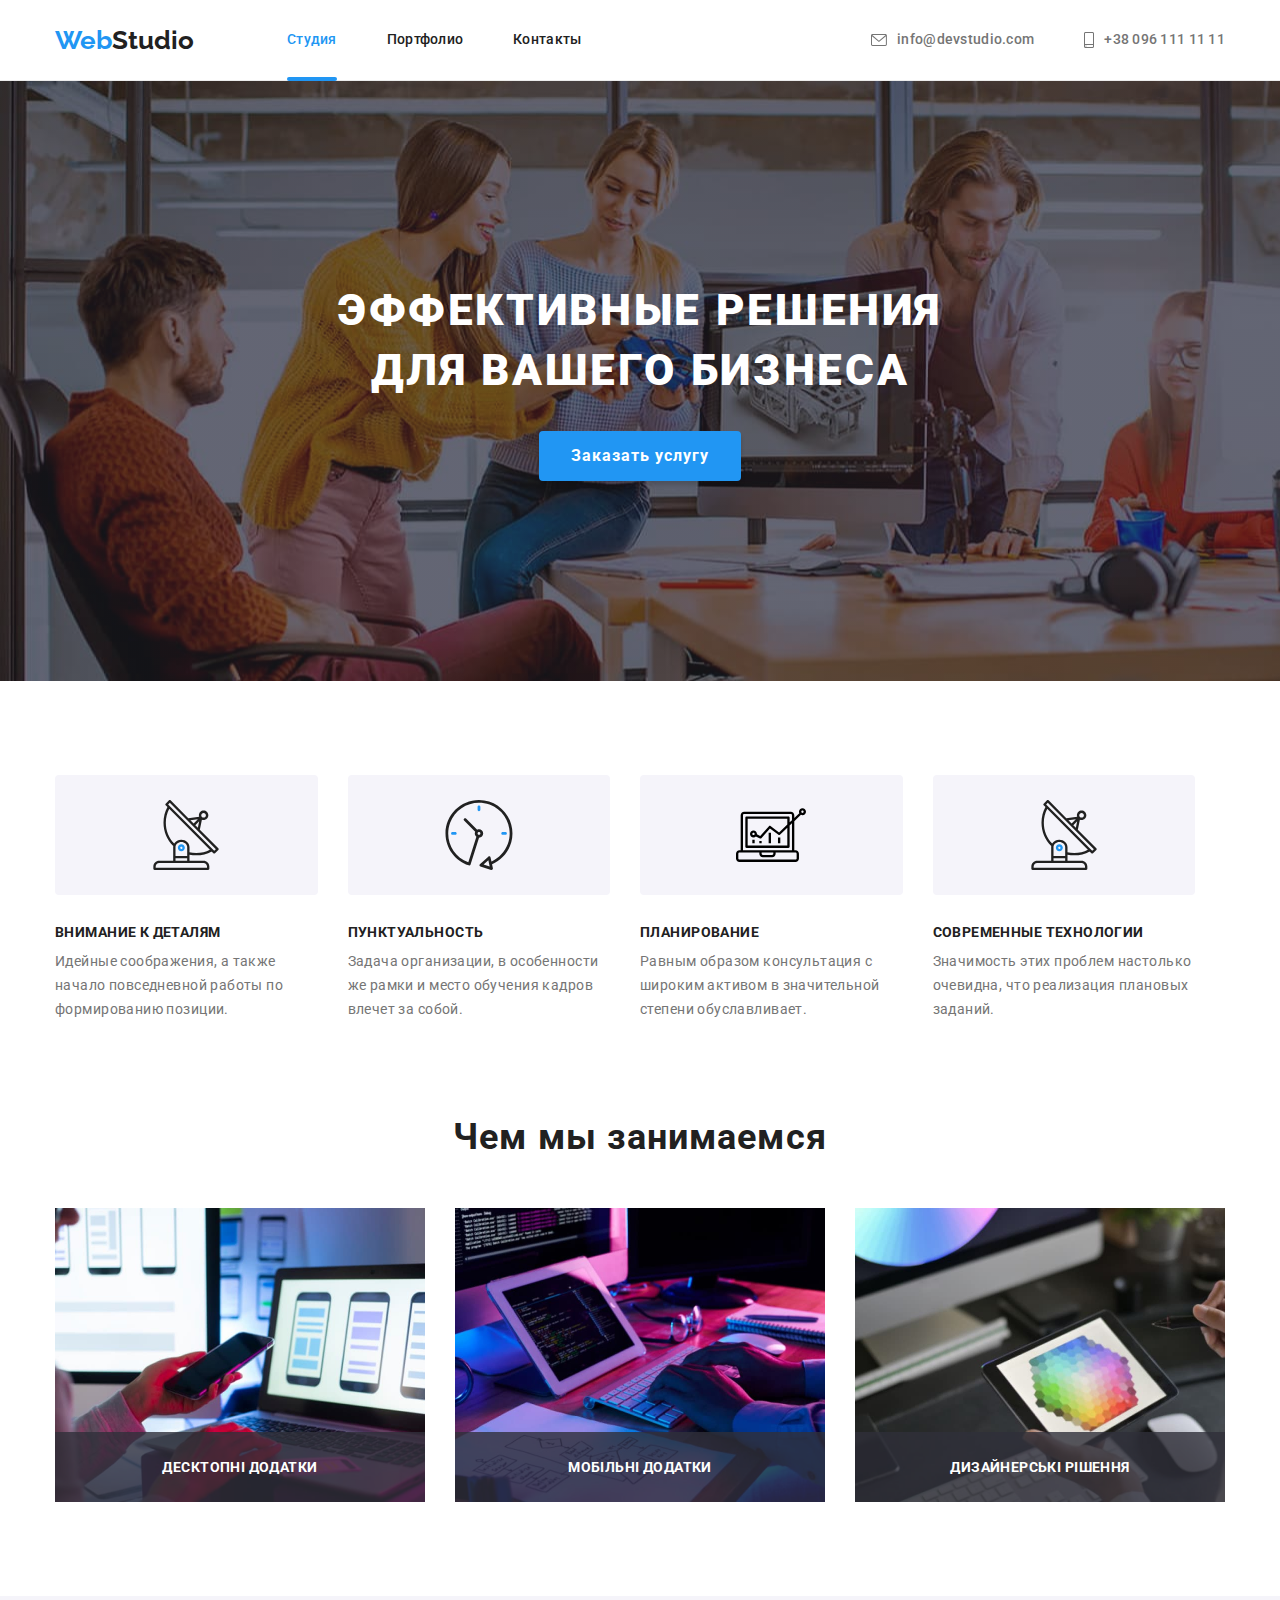
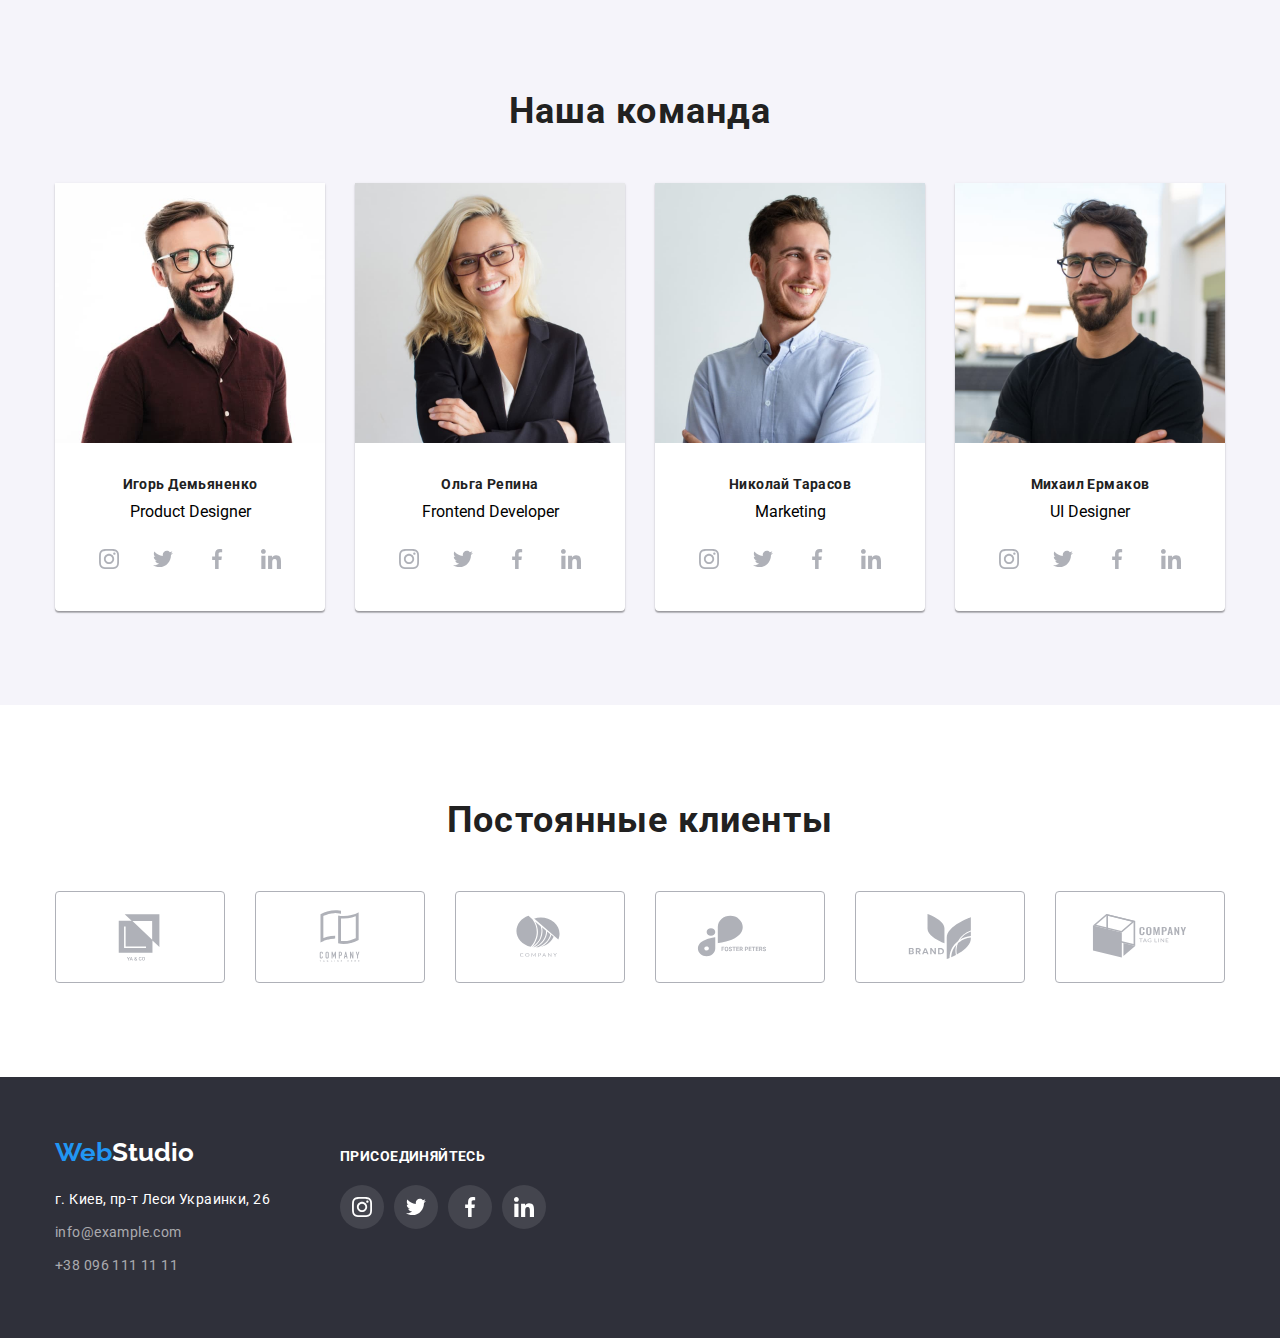
==== index.html @ 3e4b08e8 "homework-5" ====
<!DOCTYPE html>
<html lang="en">
  <head>
    <meta charset="UTF-8" />
    <meta http-equiv="X-UA-Compatible" content="IE=edge" />
    <meta name="viewport" content="width=device-width, initial-scale=1.0" />
    <title>WebStudio</title>

    <link rel="preconnect" href="https://fonts.googleapis.com" />
    <link rel="preconnect" href="https://fonts.gstatic.com" crossorigin />
    <link
      href="https://fonts.googleapis.com/css2?family=Raleway:wght@700&family=Roboto:wght@400;500;700;900&display=swap"
      rel="stylesheet"
    />

    <link
      rel="stylesheet"
      href="https://cdnjs.cloudflare.com/ajax/libs/modern-normalize/1.0.0/modern-normalize.min.css "
    />

    <link rel="stylesheet" href="./css/styles.css" />
  </head>
  <body>
    <!-- Шапка сайта -->
        <header class="head header">
      <div class="container">
        <div class="header-inner">
          <nav class="head-nav">
            <a class="logo-link" href="./index.html"> Web<span>Studio</span> </a>

            <ul class="nav-menu">
              <li class="nav-menu-item">
                <a class="nav-menu-link liner" href="./index.html">Студия</a></li>
              <li class="nav-menu-item">
                <a class="nav-menu-link " href="./portfolio.html">Портфолио</a>
              </li>
              <li class="nav-menu-item">
                <a class="nav-menu-link " href="">Контакты</a></li>
            </ul>
          </nav>

          <ul class="contacts">
            <li class="item-contacts icon-header">
                            <a class="address-link" href="info@devstudio.com">
                <svg class="icon-contact mailto" width="16" height="12">
                <use href="./img/icons.svg.svg#icon-mailto"></use>
              </svg>
                info@devstudio.com</a>
            </li>
            <li class="item-contacts icon-header">
                           <a class="address-link" href="+380961111111">
                <svg class="icon-contact tel" width="10" height="16">
                <use href="./img/icons.svg.svg#icon-tel"></use>
              </svg>
                +38 096 111 11 11</a>
            </li>
          </ul>
        </div>
      </div>
    </header>
    <!-- Основная часть сайта -->
    <main>
      <section class="hero-section section">
        <div class="container">
          <h1 class="hero-title">
            ЭФФЕКТИВНЫЕ РЕШЕНИЯ <br />
            ДЛЯ ВАШЕГО БИЗНЕСА
          </h1>
          <button  data-modal-open type="button" class="hero-btn cursor" data-modal-open>Заказать услугу</button>
        </div>
      </section>
      <!-- text block-->
      <section class="section">
        <div class="container">
          <h2 class="title-h2-none">Наши приумущества</h2>

          <ul class="txt-block">
            <li class="text-card">
              <div class="icon-container">
                <svg class="icon-item"  width="70" height="70">
                  <use href="./img/icons.svg.svg#icon-antenna-1"></use>
                </svg>
              </div>
              <h3 class="title-h3">ВНИМАНИЕ К ДЕТАЛЯМ</h3>
              <p class="paragraph">
                Идейные соображения, а также начало повседневной работы по формированию позиции.
              </p>
            </li>

            <li class="text-card">
              <div class="icon-container">
                <svg class="icon-item"  width="70" height="70">
                  <use href="./img/icons.svg.svg#icon-clock-2"></use>
                </svg>
              </div>
              <h3 class="title-h3">ПУНКТУАЛЬНОСТЬ</h3>
              <p class="paragraph">
                Задача организации, в особенности же рамки и место обучения кадров влечет за собой.
              </p>
            </li>

            <li class="text-card">
              <div class="icon-container">
                <svg class="icon-item" width="70" height="70">
                  <use href="./img/icons.svg.svg#icon-diagram-3"></use>
                </svg>
              </div>
              <h3 class="title-h3">ПЛАНИРОВАНИЕ</h3>
              <p class="paragraph">
                Равным образом консультация с широким активом в значительной степени обуславливает.
              </p>
            </li>

            <li class="text-card">
              <div class="icon-container">
                <svg class="icon-item"  width="70" height="70">
                  <use href="./img/icons.svg.svg#icon-antenna-1"></use>
                </svg>
              </div>
              <h3 class="title-h3">СОВРЕМЕННЫЕ ТЕХНОЛОГИИ</h3>
              <p class="paragraph">
                Значимость этих проблем настолько очевидна, что реализация плановых заданий.
              </p>
            </li>

            <li></li>
          </ul>
        </div>
      </section>
      <!-- Чем мы занимаемся -->
      <section class="section works-section">
        <div class="container">
          <h2 class="section-title">Чем мы занимаемся</h2>
          <ul class="list-image">
            <li class="item-img">
              <div class="work-container">
                <img class="img" src="./img/img1.jpg" alt="фото1" width="370" height="294" />
              <p class="text-work">ДЕСКТОПНІ ДОДАТКИ</p>
              </div>
              
            </li>
            <li class="item-img">
              <div class="work-container">
                <img class="img" src="./img/img2.jpg" alt="фото2" width="370" height="294" />
              <p class="text-work">МОБІЛЬНІ ДОДАТКИ</p>
              </div>
              
            </li>
            <li class="item-img">
              <div class="work-container">
                <img class="img" src="./img/img3.jpg" alt="фото3" width="370" height="294" />
              <p class="text-work">ДИЗАЙНЕРСЬКІ РІШЕННЯ</p>
              </div>
              
            </li>
          </ul>
        </div>
      </section>
      <!-- Наша команда -->
      <section class="section section__info-card">
        <div class="container">
          <div class="section-card">
            <h2 class="section-title">Наша команда</h2>
            <ul class="card">
              <li class="info__card">
                <img src="./img/photo1.jpg" alt="Игор" width="270" height="260" />
                <div class="txt-container">
                  <h3 class="title-h3">Игорь Демьяненко</h3>
                  <p class="txt-card">Product Designer</p>
                  <ul class="social-media-list">
                    <li class="soc-med-item">
                      <a href="#" class="social-media-link">
                        <svg class="soc-med-icon" width="20" height="20">
                          <use href="./img/icons.svg.svg#icon-instagram"></use>
                        </svg>
                      </a>
                    </li>
                    <li class="soc-med-item">
                      <a href="#" class="social-media-link">
                        <svg class="soc-med-icon" width="20" height="20">
                          <use href="./img/icons.svg.svg#icon-twitter"></use>
                        </svg>
                      </a>
                    </li>
                    <li class="soc-med-item">
                      <a href="#" class="social-media-link">
                        <svg class="soc-med-icon" width="20" height="20">
                          <use href="./img/icons.svg.svg#icon-facebook""></use>
                        </svg>
                      </a>
                    </li>
                    <li class="soc-med-item">
                      <a href="#" class="social-media-link">
                        <svg class="soc-med-icon" width="20" height="20">
                          <use href="./img/icons.svg.svg#icon-linkedin"></use>
                        </svg>
                      </a>
                    </li>
                  </ul>
                
              </li>
              <li class="info__card">
                <img src="./img/photo2.jpg" alt="Ольга" width="270" height="260" />
                <div class="txt-container">
                  <h3 class="title-h3">Ольга Репина</h3>
                  <p class="txt-card">Frontend Developer</p>
                  <ul class="social-media-list">
                    <li class="soc-med-item">
                      <a href="#" class="social-media-link">
                        <svg class="soc-med-icon" widht="20" height="20">
                          <use href="./img/icons.svg.svg#icon-instagram"></use>
                        </svg>
                      </a>
                    </li>
                    <li class="soc-med-item">
                      <a href="#" class="social-media-link">
                        <svg class="soc-med-icon" widht="20" height="20">
                          <use href="./img/icons.svg.svg#icon-twitter"></use>
                        </svg>
                      </a>
                    </li>
                    <li class="soc-med-item">
                      <a href="#" class="social-media-link">
                        <svg class="soc-med-icon" widht="20" height="20">
                          <use href="./img/icons.svg.svg#icon-facebook""></use>
                        </svg>
                      </a>
                    </li>
                    <li class="soc-med-item">
                      <a href="#" class="social-media-link">
                        <svg class="soc-med-icon" widht="20" height="20">
                          <use href="./img/icons.svg.svg#icon-linkedin"></use>
                        </svg>
                      </a>
                    </li>
                  </ul>
                </div>
              </li>
              <li class="info__card">
                <img src="./img/photo3.jpg" alt="Николай" width="270" height="260" />
                <div class="txt-container">
                  <h3 class="title-h3">Николай Тарасов</h3>
                  <p class="txt-card">Marketing</p>
                  <ul class="social-media-list">
                    <li class="soc-med-item">
                      <a href="#" class="social-media-link">
                        <svg class="soc-med-icon" widht="20" height="20">
                          <use href="./img/icons.svg.svg#icon-instagram"></use>
                        </svg>
                      </a>
                    </li>
                    <li class="soc-med-item">
                      <a href="#" class="social-media-link">
                        <svg class="soc-med-icon" widht="20" height="20">
                          <use href="./img/icons.svg.svg#icon-twitter"></use>
                        </svg>
                      </a>
                    </li>
                    <li class="soc-med-item">
                      <a href="#" class="social-media-link">
                        <svg class="soc-med-icon" widht="20" height="20">
                          <use href="./img/icons.svg.svg#icon-facebook""></use>
                        </svg>
                      </a>
                    </li>
                    <li class="soc-med-item">
                      <a href="#" class="social-media-link">
                        <svg class="soc-med-icon" widht="20" height="20">
                          <use href="./img/icons.svg.svg#icon-linkedin"></use>
                        </svg>
                      </a>
                    </li>
                  </ul>
                </div>
              </li>
              <li class="info__card">
                <img src="./img/photo4.jpg" alt="Михаил" width="270" height="260" />
                <div class="txt-container">
                  <h3 class="title-h3">Михаил Ермаков</h3>
                  <p class="txt-card">UI Designer</p>
                  <ul class="social-media-list">
                    <li class="soc-med-item">
                      <a href="#" class="social-media-link">
                        <svg class="soc-med-icon" widht="20" height="20">
                          <use href="./img/icons.svg.svg#icon-instagram"></use>
                        </svg>
                      </a>
                    </li>
                    <li class="soc-med-item">
                      <a href="#" class="social-media-link">
                        <svg class="soc-med-icon" widht="20" height="20">
                          <use href="./img/icons.svg.svg#icon-twitter"></use>
                        </svg>
                      </a>
                    </li>
                    <li class="soc-med-item">
                      <a href="#" class="social-media-link">
                        <svg class="soc-med-icon" widht="20" height="20">
                          <use href="./img/icons.svg.svg#icon-facebook""></use>
                        </svg>
                      </a>
                    </li>
                    <li class="soc-med-item">
                      <a href="#" class="social-media-link">
                        <svg class="soc-med-icon" widht="20" height="20">
                          <use href="./img/icons.svg.svg#icon-linkedin"></use>
                        </svg>
                      </a>
                    </li>
                  </ul>
                </div>
              </li>
            </ul>
          </div>
        </div>
      </section>
      <!-- Постоянные клиенты -->
      <section class="section">
        <div class="container">
          <h2 class="section-title">Постоянные клиенты</h2>
          <ul class="list-logo">
            <li class="logo-item">
                      <a href="#" class="logo-client">
                        <svg class="icon-logo" width="106" height="60">
                          <use href="./img/icons.svg.svg#icon-logo-1"></use>
                        </svg>
                      </a>
            <li>

            </li>
            <li class="logo-item">
              <a href="#" class="logo-client">
                        <svg class="icon-logo" width="106" height="60">
                          <use href="./img/icons.svg.svg#icon-logo-2"></use>
                        </svg>
                      </a>
            </li>
            <li class="logo-item">
              <a href="#" class="logo-client">
                        <svg class="icon-logo" width="106" height="60">
                          <use href="./img/icons.svg.svg#icon-logo-3"></use>
                        </svg>
                      </a>
            </li>
            <li class="logo-item">
              <a href="#" class="logo-client">
                        <svg class="icon-logo" width="106" height="60">
                          <use href="./img/icons.svg.svg#icon-logo-4"></use>
                        </svg>
                      </a>
            </li>
            <li class="logo-item">
              <a href="#" class="logo-client">
                        <svg class="icon-logo" width="106" height="60">
                          <use href="./img/icons.svg.svg#icon-logo-5"></use>
                        </svg>
                      </a>
            </li>
            <li class="logo-item">
              <a href="#" class="logo-client">
                        <svg class="icon-logo" width="106" height="60">
                          <use href="./img/icons.svg.svg#icon-logo-6"></use>
                        </svg>
                      </a>
            </li>
          </ul>
        </div>
      </section>
    </main>
    <!-- Футер -->
    <footer class="footer">
      <div class="container flex-footer">
        <div class="footer-box">
          <a class="logo-link-footer" href="./index.html"> Web<span>Studio</span> </a>
          <address>
            <ul class="cont-footer">
              <li class="cont-item">
                <a
                  class="address-link-footer"
                  href="https://bit.ly/3pXMvUd"
                  target="_blank"
                  rel="noopener noreferrer"
                >
                  <span>г. Киев, пр-т Леси Украинки, 26</span>
                </a>
              </li>
              <li class="cont-item">
                <a class="address-link-footer" href="info@example.com">info@example.com</a>
              </li>
              <li class="cont-item">
                <a class="address-link-footer" href="tel:+380961111111">+38 096 111 11 11</a>                             
              </li>
            </ul>

            
          </address>
        </div>
        <div class="footer-soc-media">
              <h3 class="title-h3 icon-title">ПРИСОЕДИНЯЙТЕСЬ</h3>
              <ul class="icon-list-footer">
                   <li class="soc-med-item footer-icon-item">
                      <a href="#" class="social-media-link icon-footer">
                        <svg class="footeer-icon" width="20" height="20">
                          <use href="./img/icons.svg.svg#icon-instagram"></use>
                        </svg>
                      </a>
                    </li>
                    <li class="soc-med-item">
                      <a href="#" class="social-media-link icon-footer">
                        <svg class="footeer-icon" width="20" height="20">
                          <use href="./img/icons.svg.svg#icon-twitter"></use>
                        </svg>
                      </a>
                    </li>
                    <li class="soc-med-item">
                      <a href="#" class="social-media-link icon-footer">
                        <svg class="footeer-icon" width="20" height="20">
                          <use href="./img/icons.svg.svg#icon-facebook""></use>
                        </svg>
                      </a>
                    </li>
                    <li class="soc-med-item">
                      <a href="#" class="social-media-link icon-footer">
                        <svg class="footeer-icon" width="20" height="20">
                          <use href="./img/icons.svg.svg#icon-linkedin"></use>
                        </svg>
                      </a>
                    </li>
              </ul>
           
                  </div>
      </div>
    </footer>
    <div class="backdrop is-hidden" data-modal>
      <div class="modal">
        <button type="button" class="modal-button-close" data-modal-close>
          <svg class="modal-close-icon" width="18" height="18">
            <use href="./img/close-icon.svg"></use>
          </svg>
        </button>
      </div>
    </div>
    <script src="./js/script.js"></script>
    </body>
</html>
---- css/styles.css ----
:root {
  --accent-color: #2196f3;
  --text-color: #212121;
  --font-family-primary: 'Roboto', sans-serif;
  --white-color: #ffffff;
  --color-icon: #afb1b8;
  --cubic-bezier: cubic-bezier(0.4, 0, 0.2, 1);
}

body {
  font-family: 'Roboto';
}

p,
h1,
h2,
h3,
h4,
h5,
h6 {
  margin: 0;
}

ul {
  list-style: none;
  padding: 0;
  margin: 0;
}
.container {
  width: 1200px;
  padding-left: 15px;
  padding-right: 15px;
  margin: 0 auto;
}
.section {
  padding-top: 94px;
  padding-bottom: 94px;
}
.header-inner {
  display: flex;
}
.head-nav {
  display: flex;
  align-items: center;
}
/* logo  */
.logo-link {
  color: var(--accent-color);
  font-family: 'Raleway';
  font-size: 26px;
  font-weight: 700;
  line-height: 1.19;
  text-decoration: none;
  margin-right: 93px;
}
.logo-link > span {
  color: var(--text-color);
  font-family: 'Raleway';
  font-size: 26px;
  font-weight: 700;
  line-height: 1.19;
  text-decoration: none;
}
/* nav menu header */
.nav-menu {
  display: flex;
  align-items: center;
  margin: 0;
}
.nav-menu-item {
  margin-right: 50px;
}
.nav-menu-item:last-child {
  margin-right: 0;
}
.nav-menu-link {
  padding-top: 32px;
  padding-bottom: 32px;

  position: relative;
  display: block;

  color: var(--text-color);
  text-decoration: none;
  font-weight: 500;
  font-size: 14px;
  line-height: 1.14;
  letter-spacing: 0.02em;

  transition: color 250ms var(--cubic-bezier);
}
.nav-menu-link:hover {
  color: var(--accent-color);
  font-weight: 500;
  font-size: 14px;
  line-height: 1.14;
  letter-spacing: 0.02em;
  text-decoration: none;
}
.nav-menu-link:focus {
  color: var(--accent-color);
  font-weight: 500;
  font-size: 14px;
  line-height: 1.14;
  letter-spacing: 0.02em;
  text-decoration: none;
}

.nav-menu-link.liner::after {
  content: '';
  width: 100%;
  height: 4px;
  background: var(--accent-color);
  border-radius: 2px;
  position: absolute;
  display: block;
  left: 0;
  bottom: -1px;
}
.nav-menu-link.liner {
  color: var(--accent-color);
}

.contacts {
  display: flex;
  align-items: center;
  margin-left: auto;
}
.item-contacts {
  margin-right: 50px;
}
.item-contacts:last-child {
  margin-right: 0px;
}
.icon-header {
  display: flex;
  align-items: center;
  gap: 10px;
}
.icon-contact {
  fill: #757575;
}
.address-link {
  color: #757575;
  font-style: normal;
  font-weight: 500;
  font-size: 14px;
  line-height: 1.14;
  letter-spacing: 0.02em;
  text-decoration: none;

  display: flex;
  align-items: center;
  justify-content: center;
  gap: 10px;
}
.address-link:hover {
  color: var(--accent-color);
  font-style: normal;
  font-weight: 500;
  font-size: 14px;
  line-height: 1.14;
  letter-spacing: 0.02em;
  text-decoration: none;
}
.address-link:focus {
  color: var(--accent-color);
  font-style: normal;
  font-weight: 500;
  font-size: 14px;
  line-height: 1.14;
  letter-spacing: 0.02em;
}
.address-link:hover .icon-contact {
  fill: var(--accent-color);
}
.address-link:focus .icon-contact {
  fill: var(--accent-color);
}

/* Hero-section */
.hero-section {
  background-image: linear-gradient(rgba(47, 48, 58, 0.4), rgba(47, 48, 58, 0.4)),
    url(../img/hero-img.jpg);
  min-width: 1200px;
  max-width: 1600px;
  margin: auto;
  padding-top: 200px;
  padding-bottom: 200px;
  margin-top: 0;
  text-align: center;
}
.hero-title {
  color: #ffffff;
  max-width: 696px;
  margin: 0 auto 30px;
  font-family: 'Roboto';
  font-weight: 900;
  font-size: 44px;
  line-height: 1.36;
  letter-spacing: 0.06em;
}
.hero-btn {
  color: #ffffff;
  background-color: var(--accent-color);
  box-shadow: 0px 4px 4px rgba(0, 0, 0, 0.15);
  font-size: 16px;
  font-weight: 700;
  line-height: 1.87;
  letter-spacing: 0.06em;
  border: 0px;
  text-align: center;
  border-radius: 4px;
  padding: 10px 32px 10px 32px;
  cursor: pointer;
}

.title-h2-none {
  display: none;
}

/* Txt-block */
.icon-container {
  max-width: 270px;
  height: 120px;
  display: flex;
  margin-bottom: 30px;
  border-radius: 4px;
  background-color: #f5f4fa;
  justify-content: center;
  align-items: center;
}
.icon-item {
  justify-content: center;
}
.txt-block {
  display: flex;
}
.text-card {
  width: 270px;
  margin-right: 30px;
  color: #757575;
  font-size: 16px;
  font-weight: 400;
  line-height: 1.18;
  letter-spacing: 0.03em;
}

.title-h3 {
  color: var(--text-color);
  font-size: 14px;
  font-weight: 700;
  line-height: 1.14;
  letter-spacing: 0.03em;
  margin-bottom: 10px;
}
.paragraph {
  color: #757575;
  font-size: 14px;
  font-weight: 400;
  line-height: 1.71;
  letter-spacing: 0.03em;
}

/* Чем мы занимаемся */
.works-section {
  padding-top: 0;
}
.section__info-card {
  background-color: #f5f4fa;
}
.section-title {
  color: var(--text-color);
  font-size: 36px;
  font-weight: 700;
  line-height: 1.17;
  letter-spacing: 0.03em;
  text-align: center;

  margin-bottom: 50px;
}
.list-image {
  display: flex;
  margin-top: 30px;
  padding: 0;
}
.item-img {
  margin-right: 30px;
}
.item-img:last-child {
  margin-right: 0;
}
.img {
  display: block;
  min-width: 100%;
  height: auto;
}
.text-work {
  position: absolute;

  display: flex;
  align-items: center;
  justify-content: center;

  bottom: 0;
  left: 0;

  font-weight: 700;
  font-size: 14px;
  line-height: calc(16 / 14);

  letter-spacing: 0.03em;
  text-transform: uppercase;

  color: var(--white-color);

  height: 70px;
  width: 100%;
  background: rgba(47, 48, 58, 0.8);
}
.work-container {
  position: relative;
  display: flex;
  align-items: center;
  justify-content: center;
}

/* Нашаа команда */
.card {
  display: flex;
}
.info__card {
  background-color: #fff;
  margin-right: 30px;
  box-shadow: 0px 1px 3px rgba(0, 0, 0, 0.12), 0px 1px 1px rgba(0, 0, 0, 0.14),
    0px 2px 1px rgba(0, 0, 0, 0.2);
  border-radius: 0px 0px 4px 4px;
  text-align: center;
}
.info__card:last-child {
  margin-right: 0;
}
.txt-container {
  padding: 30px 30px;
}
.txt-card {
  margin-bottom: 16px;
}
.social-media-list {
  display: flex;
  justify-content: center;
  align-items: center;
  gap: 10px;
}
.social-media-link {
  width: 44px;
  height: 44px;
  background-color: var(--white-color);
  border-radius: 50%;

  display: flex;
  align-items: center;
  justify-content: center;
  cursor: pointer;
  fill: #afb1b8;
}
.social-media-link:hover,
.social-media-link:focus {
  background-color: var(--accent-color);
  fill: var(--white-color);
}
.social-media-link:hover .soc-med-icon,
.social-media-link:focus .soc-media-icon {
  fill: var(--white-color);
}
.soc-med-icon {
  fill: carrentColor;
}

/* Постоянные клиенты */
.list-logo {
  display: flex;
  justify-content: center;
  align-items: center;
}
.logo-item {
  margin-right: 30px;
}
.logo-item:last-child {
  margin-right: 0;
}
.icon-logo {
  width: 106px;
  height: 60px;
  fill: #afb1b8;
}
.logo-client {
  display: flex;
  justify-content: center;
  align-items: center;
  gap: 30px;

  width: 170px;
  height: 92px;
  border: 1px solid #afb1b8;
  border-radius: 4px;
}
.logo-client:hover,
.logo-client:focus {
  border: 1px solid var(--accent-color);
}
.logo-client:hover .icon-logo,
.logo-client:focus .icon-logo {
  fill: var(--accent-color);
}

/* footer */
.footer {
  background-color: #2f303a;
  padding-top: 60px;
  padding-bottom: 60px;
}
.logo-link-footer {
  color: var(--accent-color);
  font-family: 'Raleway';
  font-size: 26px;
  font-weight: 700;
  line-height: 1.19;
  text-decoration: none;
  margin-bottom: 20px;
}
.logo-link-footer > span {
  color: #ffffff;
  font-family: 'Raleway';
  font-size: 26px;
  font-weight: 700;
  line-height: 1.19;
  text-decoration: none;
}
.cont-footer {
  margin-top: 20px;
  margin-bottom: 0;
}
.cont-item {
  margin-bottom: 9px;
}
.cont-item:last-child {
  margin-bottom: 0px;
}
.address-link-footer {
  color: rgba(255, 255, 255, 0.6);
  font-style: normal;
  font-size: 14px;
  font-weight: 400;
  line-height: 1.71;
  letter-spacing: 0.03em;
  text-decoration: none;
}
.address-link-footer > span {
  color: #ffffff;
  font-weight: 400;
  font-size: 14px;
  line-height: 1.71;
  letter-spacing: 0.03em;
  text-decoration: none;
}

.icon-footer {
  background: rgba(255, 255, 255, 0.1);
}
.footer-soc-media {
  gap: 10px;
  align-items: baseline;
  margin-left: 70px;
}
.icon-title {
  color: #fff;
  font-size: 14px;
  font-style: normal;
  text-align: center;
  margin-bottom: 20px;
  text-align: left;
}
.footeer-icon {
  fill: var(--white-color);
}
.icon-list-footer {
  display: flex;
  align-items: center;
  justify-content: center;
  gap: 10px;
}
.flex-footer {
  display: flex;
  align-items: baseline;
}

/* Portfolio.html */
.header {
  display: flex;
  border-bottom: 1px solid #ececec;
}
.btn-main-nav {
  display: flex;
  align-items: center;
  justify-content: center;
  margin-bottom: 50px;
  margin-right: 8px;
}
.btn-main-nav:last-child {
  margin-right: 0;
}
.nav-menu-btn {
  margin-right: 8px;
}
.nav-menu-btn:last-child {
  margin-right: 0;
}
.btn-nav {
  font-family: var(--font-family-primary);
  background-color: #f5f4fa;
  padding: 6px 22px;
  font-size: 16px;
  font-weight: 500;
  line-height: 1.62;
  letter-spacing: 0.03em;
  border-radius: 4px;
  border: none;
}
.btn-nav:hover {
  color: #ffffff;
  background-color: var(--accent-color);
  font-weight: 500;
  font-size: 16px;
  line-height: 1.62;
  letter-spacing: 0.03em;
  box-shadow: 0px 3px 1px rgba(0, 0, 0, 0.1), 0px 1px 2px rgba(0, 0, 0, 0.08),
    0px 2px 2px rgba(0, 0, 0, 0.12);
  border-radius: 4px;
}
.btn-nav:focus {
  color: #ffffff;
  background-color: var(--accent-color);
  font-weight: 500;
  font-size: 16px;
  line-height: 1.62;
  letter-spacing: 0.03em;
  box-shadow: 0px 3px 1px rgba(0, 0, 0, 0.1), 0px 1px 2px rgba(0, 0, 0, 0.08),
    0px 2px 2px rgba(0, 0, 0, 0.12);
  border-radius: 4px;
}
.projects.list {
  display: flex;
  flex-wrap: wrap;
}
.project {
  width: 370px;
  margin-right: 30px;
  margin-bottom: 30px;
}
.project-link {
  text-decoration: none;
  display: block;
  transition: box-shadow 250ms var(--cubic-bezier);
}
.project-link:hover,
.project-link:focus {
  box-shadow: 0px 1px 1px rgba(0, 0, 0, 0.12), 0px 4px 4px rgba(0, 0, 0, 0.06),
    1px 4px 6px rgba(0, 0, 0, 0.16);
}
.text-block-image {
  position: relative;
  overflow: hidden;
}
.project-text-block {
  display: flex;
  position: absolute;
  background-color: rgba(33, 150, 243, 0.9);
  color: #fff;
  top: 0;
  left: 0;
  align-items: center;
  justify-content: center;
  width: 100%;
  height: 294px;
  transform: translateY(101%);
  transition: transform 250ms var(--cubic-bezier);
}
.project-text {
  max-width: 322px;

  font-size: 18px;
  line-height: calc(28 / 18);

  letter-spacing: 0.03em;

  color: var(--primary-white-color);
}
.project-link:hover .project-text-block,
.project-link:focus .project-text-block {
  transform: translateY(0);
}
.down-border {
  border-bottom: 1px solid #eeeeee;
  border-right: 1px solid #eeeeee;
  border-left: 1px solid #eeeeee;

  padding-top: 20px;
  padding-left: 24px;
  padding-bottom: 20px;
  padding-right: 24px;

  text-decoration: none;
}
.project:nth-child(3n) {
  margin-right: 0px;
}
.project:nth-last-child(-n + 3) {
  margin-bottom: 0px;
}
.project-name {
  color: var(--text-color);
  text-decoration: none;

  font-size: 18px;
  line-height: 2;

  letter-spacing: 0.06em;
}
.project-technology {
  text-decoration: none;
  margin-top: 4px;
  font-size: 16px;
  line-height: 1.9;
  letter-spacing: 0.03em;
  color: var(--text-color);
}

/* modal */
.backdrop {
  position: fixed;
  top: 0;
  left: 0;
  width: 100%;
  height: 100%;
  background-color: rgba(0, 0, 0, 0.2);
  opacity: 1;
  transition: opacity 250ms var(--cubic-bezier), visibility 250ms var(--cubic-bezier);
}
.backdrop.is-hidden {
  visibility: hidden;
  opacity: 0;
  pointer-events: none;
}
.backdrop.is-hidden .modal {
  transform: translate(-50%, -50%) scale(1.2);
}
.modal {
  position: absolute;
  top: 50%;
  left: 50%;
  display: flex;
  justify-content: flex-end;
  align-items: flex-start;
  width: 528px;
  height: 581px;
  background: var(--white-color);
  box-shadow: 0px 1px 3px rgba(0, 0, 0, 0.12), 0px 1px 1px rgba(0, 0, 0, 0.14),
    0px 2px 1px rgba(0, 0, 0, 0.2);
  border-radius: 4px;
  transform: translate(-50%, -50%) scale(1);
  transition: transform 250ms var(--cubic-bezier);
}

.modal-button-close {
  display: flex;

  justify-content: center;
  align-items: center;

  width: 30px;
  height: 30px;

  background: #ffffff;
  border: 1px solid rgba(0, 0, 0, 0.1);
  border-radius: 50%;

  padding: 0;
  margin-right: 8px;
  margin-top: 8px;

  cursor: pointer;
}
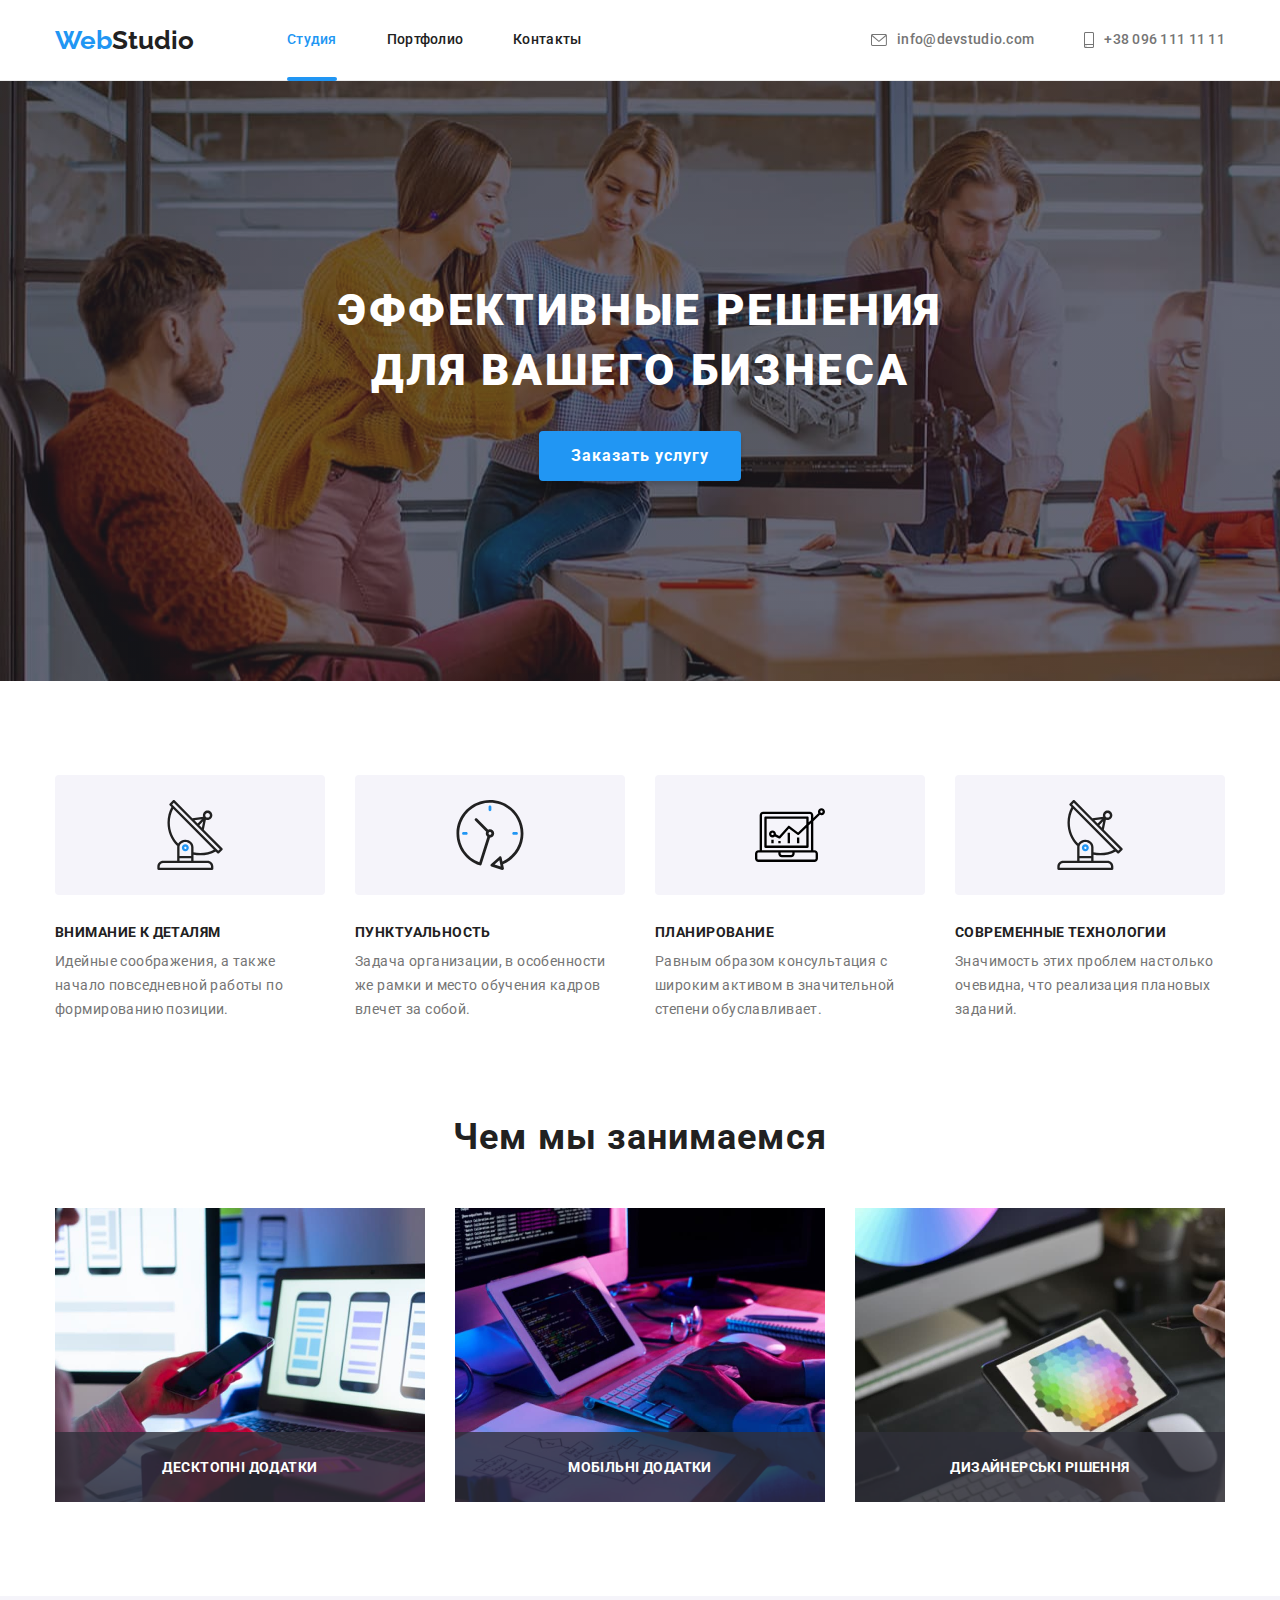
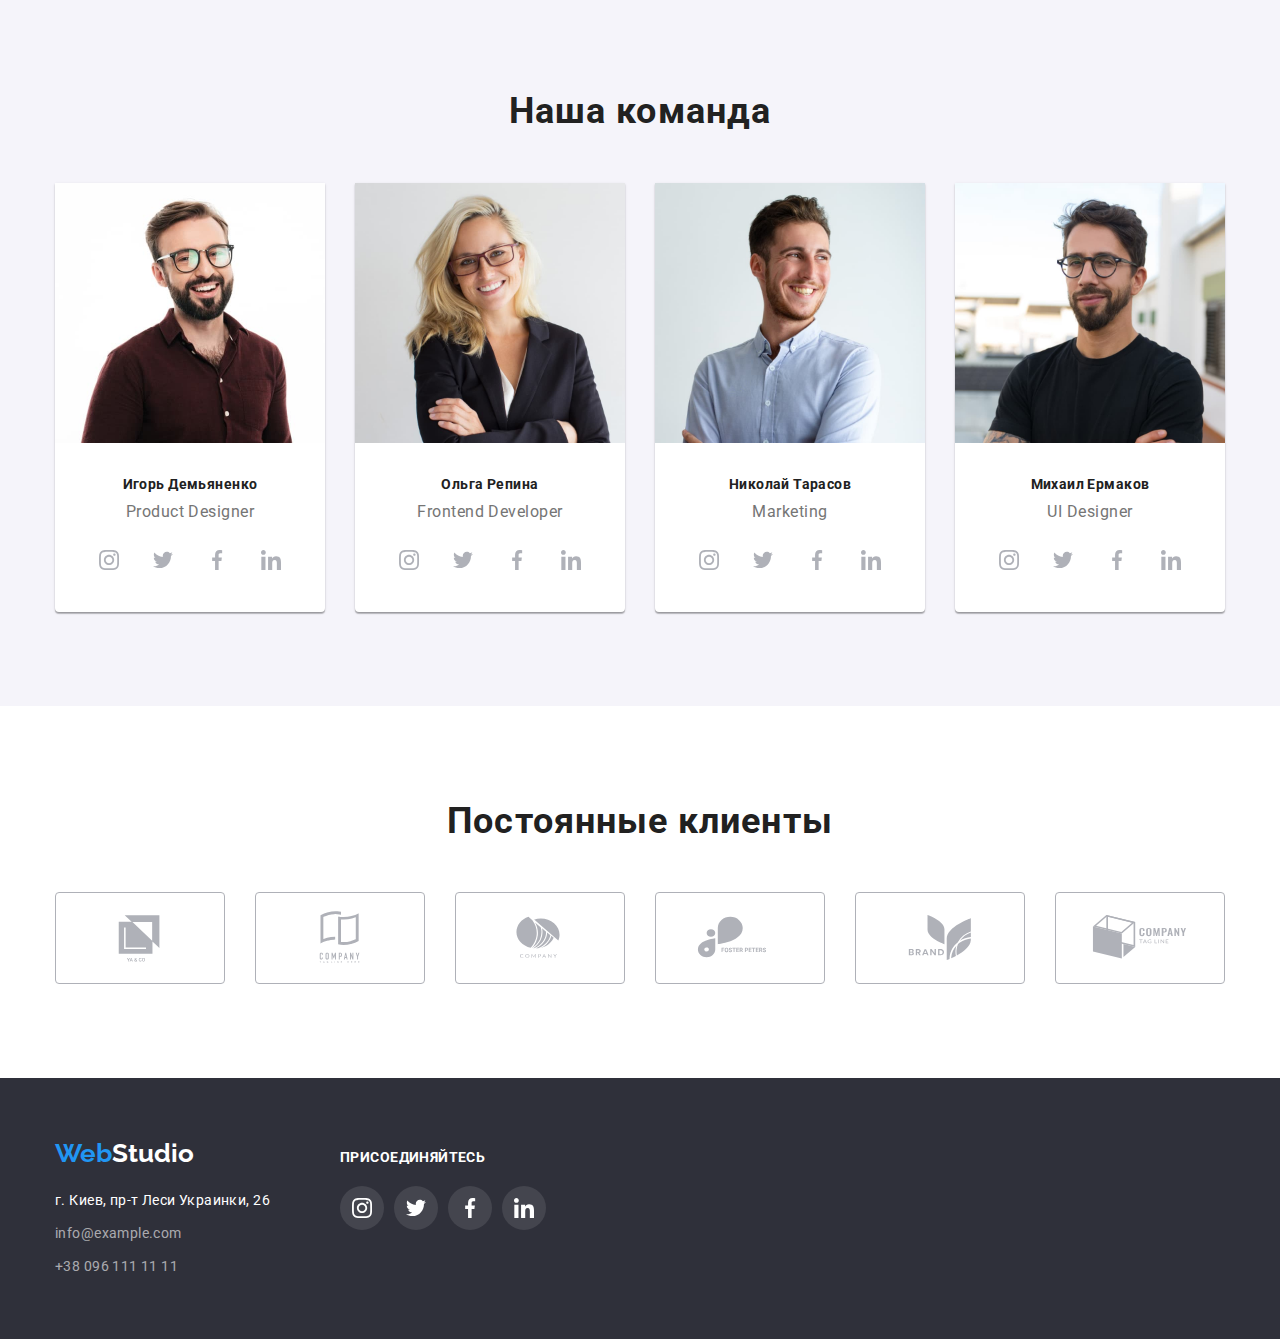
==== commit 269db2ef: "corrected style" ====
--- a/index.html
+++ b/index.html
@@ -434,8 +434,10 @@
     <div class="backdrop is-hidden" data-modal>
       <div class="modal">
         <button type="button" class="modal-button-close" data-modal-close>
-          <svg class="modal-close-icon" width="18" height="18">
-            <use href="./img/close-icon.svg"></use>
+          <svg class="close-icon" width="18" height="18">
+            <path xmlns="http://www.w3.org/2000/svg" 
+            d="M15 4.10786L13.8921 3L9.5 7.39214L5.10786 3L4 4.10786L8.39214 8.5L4 12.8921L5.10786 14L9.5 9.60786L13.8921 14L15 12.8921L10.6079 8.5L15 4.10786Z"
+            fill="black"/>
           </svg>
         </button>
       </div>
--- a/css/styles.css
+++ b/css/styles.css
@@ -153,6 +153,7 @@
   align-items: center;
   justify-content: center;
   gap: 10px;
+  transition: border 250ms var(--cubic-bezier);
 }
 .address-link:hover {
   color: var(--accent-color);
@@ -235,6 +236,7 @@
 }
 .txt-block {
   display: flex;
+  margin-right: -30px;
 }
 .text-card {
   width: 270px;
@@ -345,6 +347,11 @@
 }
 .txt-card {
   margin-bottom: 16px;
+  color: #757575;
+  font-size: 16px;
+  font-weight: 400;
+  line-height: 1.18;
+  letter-spacing: 0.03em;
 }
 .social-media-list {
   display: flex;
@@ -363,6 +370,7 @@
   justify-content: center;
   cursor: pointer;
   fill: #afb1b8;
+  transition: background-color 250ms var(--cubic-bezier);
 }
 .social-media-link:hover,
 .social-media-link:focus {
@@ -393,6 +401,7 @@
   width: 106px;
   height: 60px;
   fill: #afb1b8;
+  transition: fill 250ms var(--cubic-bezier);
 }
 .logo-client {
   display: flex;
@@ -404,6 +413,7 @@
   height: 92px;
   border: 1px solid #afb1b8;
   border-radius: 4px;
+  transition: border 250ms var(--cubic-bezier);
 }
 .logo-client:hover,
 .logo-client:focus {
@@ -526,7 +536,11 @@
   letter-spacing: 0.03em;
   border-radius: 4px;
   border: none;
-}
+  transition: color 250ms var(--cubic-bezier), background-color 250ms var(--cubic-bezier),
+    box-shadow 250ms var(--cubic-bezier);
+  cursor: pointer;
+}
+
 .btn-nav:hover {
   color: #ffffff;
   background-color: var(--accent-color);
@@ -633,7 +647,7 @@
   font-size: 16px;
   line-height: 1.9;
   letter-spacing: 0.03em;
-  color: var(--text-color);
+  color: #757575;
 }
 
 /* modal */
